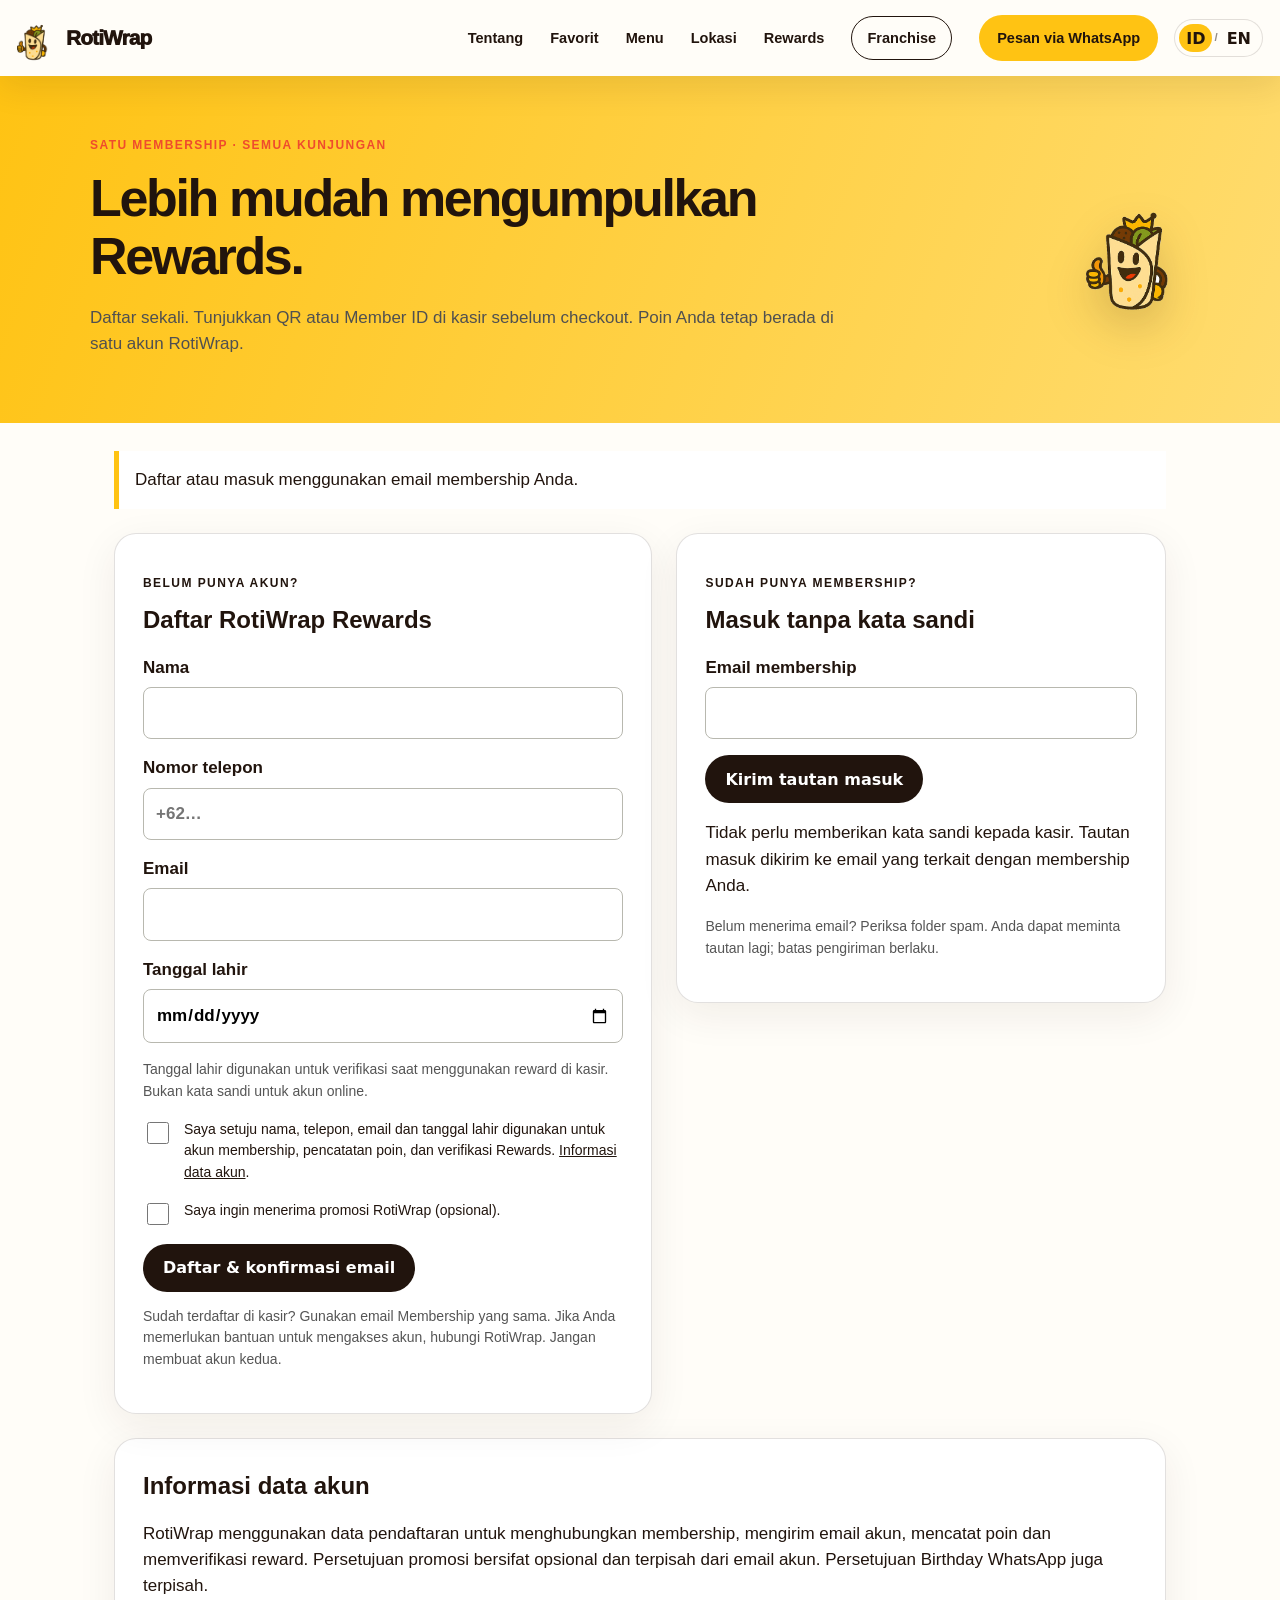
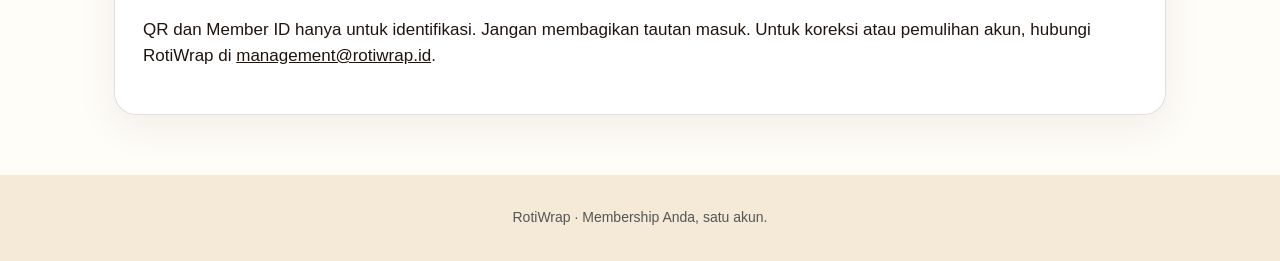
==== account/index.html @ be496e06 "fix: finish Rewards account polish" ====
<!doctype html><html lang="id"><head><meta charset="utf-8"><meta name="viewport" content="width=device-width,initial-scale=1"><meta name="description" content="Daftar, masuk, dan lihat Membership serta poin RotiWrap Rewards Anda."><meta name="referrer" content="strict-origin-when-cross-origin"><meta http-equiv="Content-Security-Policy" content="default-src 'none'; script-src 'self' https://www.google.com https://www.gstatic.com https://recaptcha.google.com; style-src 'self' 'unsafe-inline'; img-src 'self' data:; connect-src 'self' https://firebaseappcheck.googleapis.com https://content-firebaseappcheck.googleapis.com https://identitytoolkit.googleapis.com https://securetoken.googleapis.com https://*.cloudfunctions.net https://www.google.com; frame-src https://www.google.com https://recaptcha.google.com; base-uri 'none'; form-action 'none'"><title>RotiWrap Rewards — Akun Saya</title><link rel="stylesheet" href="./account.css?v=20260914-2"></head><body>
<a class="skip-link" href="#main-content">Lewati ke konten utama</a><header class="site-header" id="top"><div class="nav-shell"><a class="brand" href="/" aria-label="RotiWrap — kembali ke beranda"><img src="./logo.png?v=20260914-2" alt="" width="38" height="52"><span>RotiWrap</span></a><nav class="main-nav" id="main-nav" aria-label="Navigasi utama"><a href="/#tentang">Tentang</a><a href="/#favorit">Favorit</a><a href="/#menu">Menu</a><a href="/#lokasi">Lokasi</a><a class="active" href="/account/">Rewards</a><a class="nav-franchise" href="/#franchise">Franchise</a><a class="nav-order" href="https://wa.me/628214363883" target="_blank" rel="noopener">Pesan via WhatsApp</a></nav><div class="header-actions"><div class="language-switcher" role="group" aria-label="Pilih bahasa"><button type="button" data-lang="id" aria-pressed="true" aria-label="Gunakan Bahasa Indonesia">ID</button><span aria-hidden="true">/</span><button type="button" data-lang="en" aria-pressed="false" aria-label="Use English">EN</button></div><button class="menu-toggle" type="button" aria-expanded="false" aria-controls="main-nav"><span class="sr-only">Buka menu navigasi</span><span></span><span></span><span></span></button><button id="logout" class="logout" hidden>Keluar</button></div></div></header>
<main id="main-content"><section class="account-hero"><div><p class="eyebrow">SATU MEMBERSHIP · SEMUA KUNJUNGAN</p><h1>Lebih mudah mengumpulkan Rewards.</h1><p class="intro">Daftar sekali. Tunjukkan QR atau Member ID di kasir sebelum checkout. Poin Anda tetap berada di satu akun RotiWrap.</p></div><img src="./logo.png?v=20260914-2" width="104" height="144" alt="" aria-hidden="true"></section>
<p id="notice" class="notice" role="status" aria-live="polite">Memeriksa layanan membership…</p>
<section id="verification" class="panel" hidden><h2>Konfirmasi email Anda</h2><p>Tautan ini hanya dapat digunakan sekali. Konfirmasi jika Anda meminta akses akun RotiWrap ini.</p><button id="confirm-email">Konfirmasi & masuk</button></section>
<div id="entry" class="entry-grid" hidden>
<section class="panel"><p class="eyebrow">BELUM PUNYA AKUN?</p><h2>Daftar RotiWrap Rewards</h2><form id="register">
<label>Nama<input name="preferredName" autocomplete="name" required maxlength="100"></label>
<label>Nomor telepon<input name="phone" type="tel" autocomplete="tel" required maxlength="64" placeholder="+62…"></label>
<label>Email<input name="email" type="email" autocomplete="email" required maxlength="254"></label>
<label>Tanggal lahir<input name="dateOfBirth" type="date" autocomplete="bday" required></label>
<p class="help">Tanggal lahir digunakan untuk verifikasi saat menggunakan reward di kasir. Bukan kata sandi untuk akun online.</p>
<label class="check"><input name="privacyConsent" type="checkbox" required><span>Saya setuju nama, telepon, email dan tanggal lahir digunakan untuk akun membership, pencatatan poin, dan verifikasi Rewards. <a href="#privacy">Informasi data akun</a>.</span></label>
<label class="check"><input name="marketingConsent" type="checkbox"><span>Saya ingin menerima promosi RotiWrap (opsional).</span></label>
<button type="submit">Daftar & konfirmasi email</button><p class="help">Sudah terdaftar di kasir? Gunakan email Membership yang sama. Jika Anda memerlukan bantuan untuk mengakses akun, hubungi RotiWrap. Jangan membuat akun kedua.</p></form></section>
<section class="panel"><p class="eyebrow">SUDAH PUNYA MEMBERSHIP?</p><h2>Masuk tanpa kata sandi</h2><form id="login"><label>Email membership<input name="email" type="email" autocomplete="email" required maxlength="254"></label><button type="submit">Kirim tautan masuk</button></form><p id="login-body">Tidak perlu memberikan kata sandi kepada kasir. Tautan masuk dikirim ke email yang terkait dengan membership Anda.</p><p id="login-help" class="help">Belum menerima email? Periksa folder spam. Anda dapat meminta tautan lagi; batas pengiriman berlaku.</p></section>
</div>
<section id="account" hidden>
<div class="account-grid"><article class="membership-card"><h2>RotiWrap Rewards</h2><p class="eyebrow">POIN SAAT INI</p><p id="points" class="points"></p><p class="eyebrow">MEMBER ID</p><p id="member-id" class="member-id"></p><img id="member-qr" alt="QR membership untuk ditunjukkan kepada kasir" width="240" height="240"><p id="qr-instruction">Tunjukkan QR sebelum checkout.<br>Jika kamera tidak tersedia, berikan Member ID 12 digit.</p><div class="card-actions"><button id="show-qr">Tampilkan QR Layar Penuh</button><button id="save-qr">Simpan QR Membership</button></div><p class="help">Anda juga dapat mengambil screenshot kartu ini.</p></article>
<div class="panel"><h2>Progres Rewards</h2><p id="remainder"></p><p id="held"></p><p>Saldo dikonfirmasi oleh sistem RotiWrap.</p><button id="refresh">Perbarui poin</button><div id="wallet-actions" class="wallet-actions" hidden><button id="apple" hidden>Add to Apple Wallet</button><button id="google" hidden>Add to Google Wallet</button></div></div></div>
<div class="account-grid"><section class="panel"><h2>Rewards</h2><div id="rewards"></div><p class="help">Klaim di kasir tetap memerlukan verifikasi tanggal lahir dan otorisasi Supervisor.</p></section><section class="panel"><h2>Aktivitas poin</h2><div id="activity"></div><button id="more" hidden>Lihat aktivitas sebelumnya</button></section></div>
</section>
<section class="panel" id="privacy"><h2>Informasi data akun</h2><p>RotiWrap menggunakan data pendaftaran untuk menghubungkan membership, mengirim email akun, mencatat poin dan memverifikasi reward. Persetujuan promosi bersifat opsional dan terpisah dari email akun. Persetujuan Birthday WhatsApp juga terpisah.</p><p id="wallet-privacy" hidden>Jika Anda memilih Apple Wallet atau Google Wallet, Member ID, QR dan tampilan poin diberikan kepada layanan Wallet pilihan Anda. Wallet bukan otorisasi penukaran poin.</p><p>QR dan Member ID hanya untuk identifikasi. Jangan membagikan tautan masuk. Untuk koreksi atau pemulihan akun, hubungi RotiWrap di <a href="mailto:management@rotiwrap.id">management@rotiwrap.id</a>.</p></section>
</main><dialog id="qr-fullscreen" aria-labelledby="qr-title"><div class="qr-sheet"><button id="close-qr" autofocus aria-label="Tutup QR">Tutup ✕</button><img class="qr-logo" src="./logo.png?v=20260914-2" alt="RotiWrap" width="100" height="65"><h2 id="qr-title">RotiWrap Rewards</h2><img id="full-qr" alt="QR Membership" width="720" height="720"><p>Member ID</p><p id="full-member-id" class="member-id"></p><p id="save-help" role="status">Tunjukkan QR ini kepada kasir. Jika pemindaian gagal, gunakan Member ID 12 digit.</p></div></dialog><footer>RotiWrap · Membership Anda, satu akun.</footer><script type="module" src="./account.js?v=20260914-2"></script></body></html>
---- account/account.css ----
:root{color-scheme:light;--yellow:#f9bb2d;--ink:#191919;--paper:#f6f4ed}*{box-sizing:border-box}body{margin:0;background:var(--paper);color:var(--ink);font:17px/1.55 system-ui,sans-serif}.brand{display:flex;align-items:center;gap:20px;padding:18px max(20px,calc((100vw - 1100px)/2));background:var(--yellow);font-weight:850;letter-spacing:.05em}.brand img{object-fit:contain}.brand button{margin-left:auto}main{max-width:1100px;margin:auto;padding:40px 24px}h1{max-width:750px;font-size:clamp(30px,5vw,52px);line-height:1.12;margin:14px 0 20px}h2{font-size:24px;line-height:1.25;margin-top:4px}.intro{max-width:780px;color:#505050}.eyebrow{font-size:12px;font-weight:800;letter-spacing:.12em}.notice{border-left:5px solid var(--yellow);padding:16px;background:white;overflow-wrap:anywhere}.entry-grid,.account-grid{display:grid;grid-template-columns:1.1fr 1fr;gap:24px;align-items:start;margin:24px 0}.panel{padding:28px;background:white;border:1px solid #e1dfd5;border-radius:18px;min-width:0;margin:20px 0}.entry-grid .panel,.account-grid .panel{margin:0}label{display:block;font-weight:650;margin:16px 0}input{display:block;width:100%;border:1px solid #b8b8af;background:#fff;border-radius:8px;font:inherit;padding:12px;margin-top:6px;min-height:48px}.check{display:flex;align-items:flex-start;gap:12px;font-weight:400;font-size:14px}.check input{width:22px;min-width:22px;height:22px;min-height:22px;margin-top:3px}button{background:var(--ink);color:#fff;border:0;border-radius:10px;font:700 16px system-ui;padding:14px 20px;min-height:48px;cursor:pointer;max-width:100%;white-space:normal}button:disabled{opacity:.55;cursor:wait}button:focus-visible,input:focus-visible,a:focus-visible{outline:3px solid #816100;outline-offset:3px}.help{font-size:14px;color:#555}.membership-card{background:var(--yellow);padding:30px;border-radius:20px;text-align:center;min-width:0}.membership-card img{max-width:100%;height:auto;display:block;margin:20px auto;background:white;border:12px solid white;border-radius:10px}.member-id{font-size:clamp(21px,4vw,29px);font-weight:750;letter-spacing:.07em}.points{font-size:62px;font-weight:850;line-height:1;margin:24px 0}.reward,.event{border-top:1px solid #e4e4de;padding:14px 0;overflow-wrap:anywhere}.event{display:flex;gap:16px;justify-content:space-between}.event strong{white-space:nowrap}.wallet-actions{display:flex;flex-direction:column;gap:12px;margin:24px 0}.wallet-actions button{align-self:flex-start}.wallet-actions p{font-size:14px}a{color:inherit}footer{text-align:center;padding:32px;color:#555;font-size:14px}[hidden]{display:none!important}@media(max-width:700px){.entry-grid,.account-grid{grid-template-columns:1fr}.brand{padding:14px;gap:12px;font-size:13px}.brand img{width:75px;height:50px}main{padding:24px 16px}.panel,.membership-card{padding:22px}.brand button{padding:10px;font-size:14px}}@media(min-width:701px) and (max-width:950px){main{padding:28px 20px}.panel,.membership-card{padding:20px}.entry-grid,.account-grid{gap:16px}}

.card-actions{display:flex;flex-direction:column;gap:12px}.card-actions button{width:100%}#qr-fullscreen{max-width:none;max-height:none;width:100vw;height:100dvh;margin:0;padding:16px;border:0;background:#fff;color:#111;overflow:auto}#qr-fullscreen::backdrop{background:#fff}.qr-sheet{max-width:540px;margin:auto;text-align:center}.qr-sheet h2{margin:12px 0}.qr-sheet p{margin:8px 0}#close-qr{display:block;margin:0 0 12px auto}.qr-logo{object-fit:contain}#full-qr{display:block;width:min(100%,58dvh);height:auto;margin:0 auto;image-rendering:pixelated}.qr-sheet .member-id{font-size:clamp(22px,5vw,30px);letter-spacing:.05em}body:has(#qr-fullscreen[open]){overflow:hidden}@media(orientation:landscape) and (max-height:500px){.qr-sheet{display:grid;grid-template-columns:1fr 1fr;align-items:center;gap:4px 16px;max-width:850px}#full-qr{grid-column:1;grid-row:1/7;width:min(100%,85dvh)}.qr-sheet>:not(#full-qr){grid-column:2}#close-qr{margin-bottom:0}.qr-logo{justify-self:center}}
@media(max-height:650px) and (orientation:portrait){#full-qr{width:min(100%,42dvh)}.qr-logo{height:40px}.qr-sheet h2{font-size:22px;margin:8px 0}.qr-sheet #save-help{font-size:14px}}

/* Match the main rotiwrap.id navigation and brand system. */
:root{--yellow:#ffc313;--yellow-soft:#ffdc70;--cream:#fff8eb;--white:#fffdf8;--ink:#21140d;--muted:#715e50;--red:#ef4b2d;--line:rgba(33,20,13,.13);--shadow:0 24px 70px rgba(52,29,14,.14)}html{scroll-padding-top:92px}body{background:var(--white);color:var(--ink);font-family:Inter,ui-sans-serif,-apple-system,BlinkMacSystemFont,"Segoe UI",sans-serif}.sr-only{position:absolute;width:1px;height:1px;padding:0;margin:-1px;overflow:hidden;clip:rect(0,0,0,0);white-space:nowrap;border:0}.skip-link{position:fixed;top:8px;left:8px;z-index:999;padding:12px 16px;color:var(--ink);background:var(--yellow);border-radius:10px;transform:translateY(-150%)}.skip-link:focus{transform:translateY(0)}.site-header{position:sticky;top:0;z-index:100;color:var(--ink);background:rgba(255,253,248,.97);box-shadow:0 10px 35px rgba(40,20,8,.1);backdrop-filter:blur(14px)}.nav-shell{width:min(1280px,calc(100% - 34px));min-height:76px;margin:auto;display:flex;align-items:center;justify-content:space-between}.brand{display:inline-flex;align-items:center;gap:11px;padding:0;color:inherit;background:none;font-size:1.3rem;font-weight:950;letter-spacing:-.04em;text-decoration:none}.brand img{width:38px;height:52px;object-fit:contain}.main-nav{margin-left:auto;display:flex;align-items:center;gap:27px;font-size:.91rem;font-weight:750}.main-nav a{position:relative;color:inherit;text-decoration:none}.main-nav>a:not(.nav-order):not(.nav-franchise)::after{content:"";position:absolute;left:0;right:100%;bottom:-7px;height:2px;background:var(--yellow);transition:right 180ms ease}.main-nav>a:hover::after,.main-nav>a:focus-visible::after,.main-nav>a.active::after{right:0}.nav-franchise{padding:10px 15px;border:1px solid currentColor;border-radius:999px}.nav-order{padding:12px 18px;color:var(--ink);background:var(--yellow);border-radius:999px}.header-actions{margin-left:16px;display:flex;align-items:center;gap:7px}.language-switcher{min-height:38px;padding:4px;display:inline-flex;align-items:center;gap:2px;background:var(--white);border:1px solid var(--line);border-radius:999px;font-size:.72rem;font-weight:900}.language-switcher button{min-width:30px;min-height:28px;padding:4px 7px;color:inherit;background:transparent;border:0;border-radius:999px;cursor:pointer}.language-switcher button[aria-pressed=true]{color:var(--ink);background:var(--yellow)}.language-switcher>span{opacity:.48}.menu-toggle{display:none;width:46px;height:46px;padding:11px;border:0;color:inherit;background:transparent;cursor:pointer}.menu-toggle>span:not(.sr-only){display:block;height:2px;margin:5px 0;background:currentColor;transition:transform 180ms ease,opacity 180ms ease}.logout{margin:0;padding:9px 13px;min-height:38px}.site-header.menu-open .menu-toggle>span:nth-child(2){transform:translateY(7px) rotate(45deg)}.site-header.menu-open .menu-toggle>span:nth-child(3){opacity:0}.site-header.menu-open .menu-toggle>span:nth-child(4){transform:translateY(-7px) rotate(-45deg)}main{padding-top:0}.account-hero{min-height:260px;margin:0 calc(50% - 50vw) 28px;padding:48px max(24px,calc((100vw - 1100px)/2));display:flex;align-items:center;justify-content:space-between;gap:32px;background:linear-gradient(110deg,var(--yellow),var(--yellow-soft));overflow:hidden}.account-hero>div{max-width:760px}.account-hero>img{width:104px;height:144px;object-fit:contain;filter:drop-shadow(0 18px 22px rgba(53,31,12,.18))}.account-hero .eyebrow{color:var(--red)}h1{letter-spacing:-.045em}.panel{border-color:var(--line);border-radius:22px;box-shadow:0 12px 40px rgba(52,29,14,.07)}button{border-radius:999px}.membership-card{border-radius:26px;box-shadow:var(--shadow)}footer{background:#f5ead8}
@media(max-width:1120px){.main-nav{gap:17px;font-size:.84rem}.account-hero{padding-inline:20px}}
@media(max-width:980px){.nav-shell{min-height:68px}.header-actions{margin-left:auto}.menu-toggle{display:block}.main-nav{position:absolute;top:100%;left:17px;right:17px;display:none;margin:0;padding:14px;color:var(--ink);background:var(--white);border:1px solid var(--line);border-radius:20px;box-shadow:var(--shadow)}.main-nav.open{display:grid}.main-nav a{min-height:46px;padding:13px 14px;display:flex;align-items:center;border-radius:12px}.main-nav>a:not(.nav-order):not(.nav-franchise)::after{display:none}.nav-franchise,.nav-order{justify-content:center}.logout{font-size:13px}}
@media(max-width:700px){.brand{padding:0;gap:9px;font-size:1.1rem}.brand img{width:32px;height:44px}.account-hero{min-height:210px;padding:32px 16px}.account-hero>img{width:72px;height:100px}.header-actions{gap:2px}.language-switcher{font-size:.68rem}.logout{padding:8px 11px}.event{align-items:flex-start}.event strong{white-space:normal;text-align:right}}
@media(max-width:390px){.nav-shell{width:calc(100% - 18px)}.brand span{display:none}.language-switcher button{min-width:27px;padding-inline:5px}.menu-toggle{width:42px}.account-hero>img{width:58px;height:80px}h1{font-size:2.15rem}}
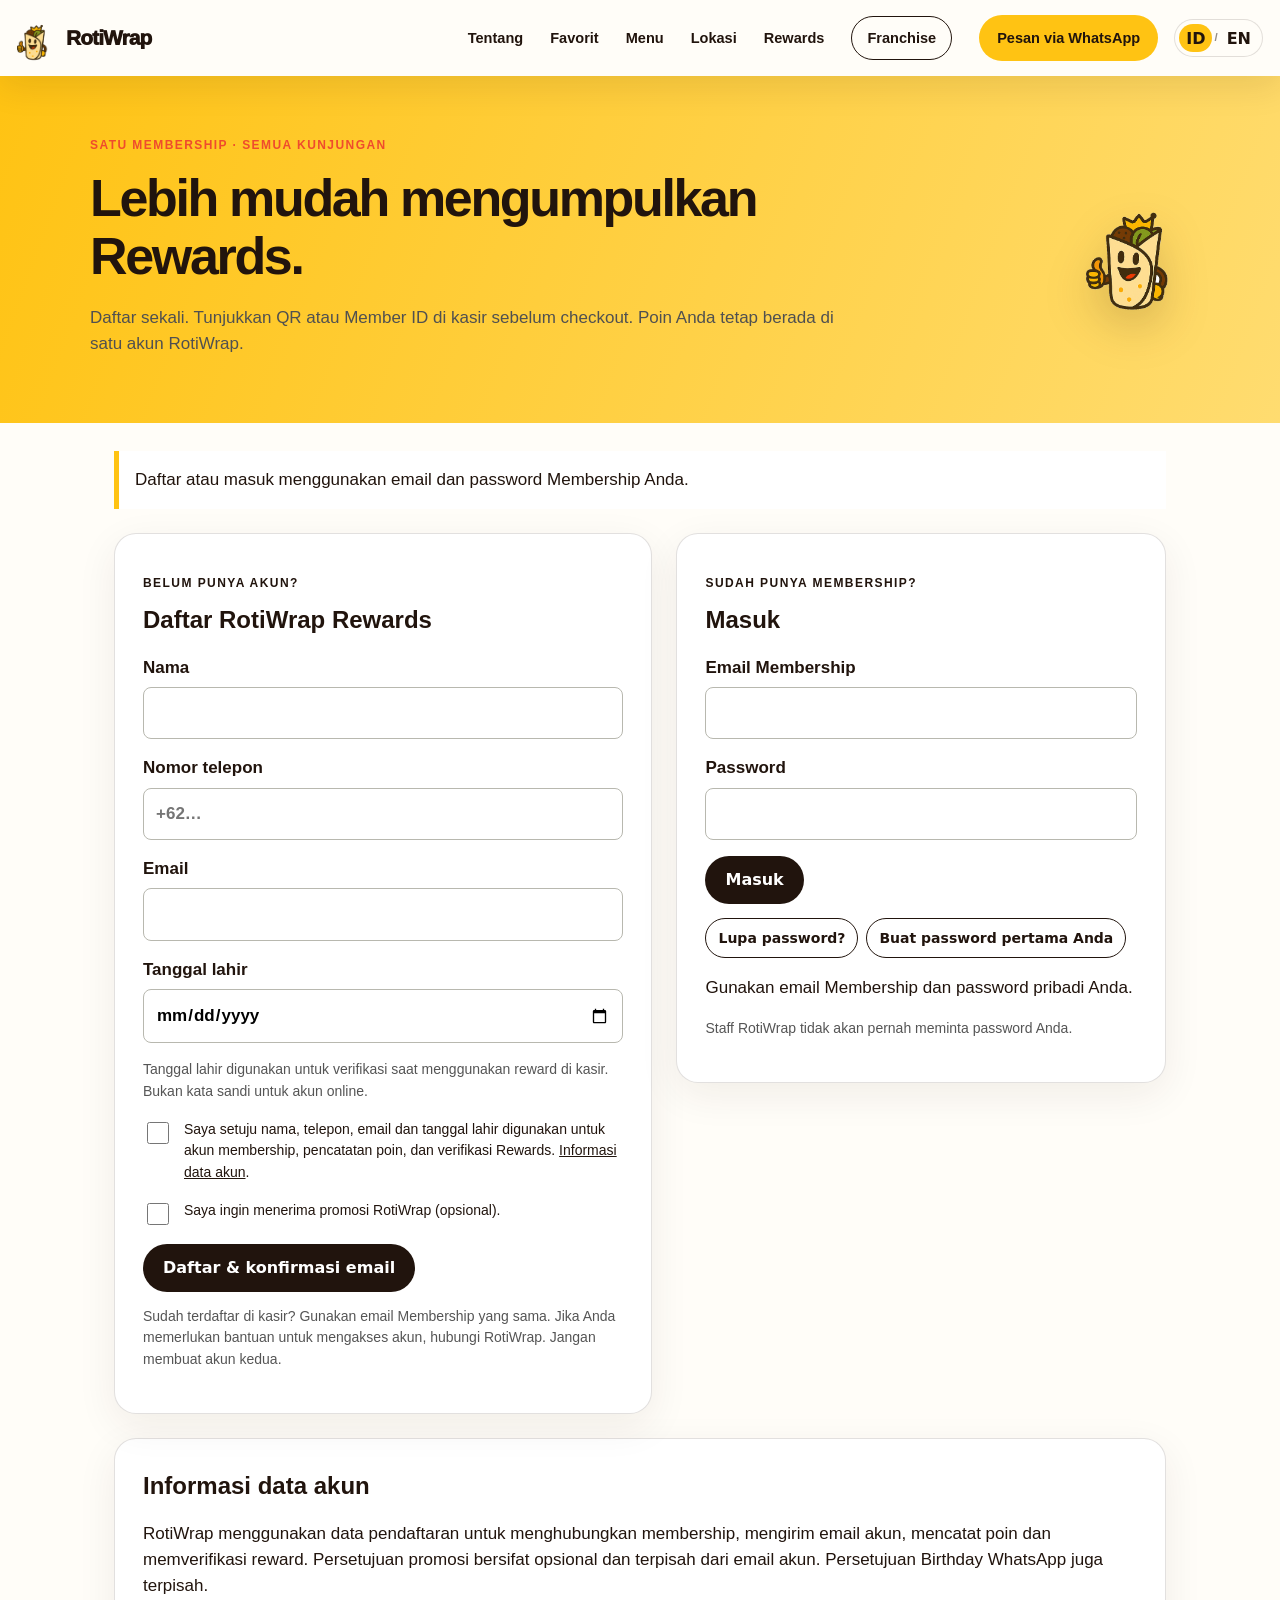
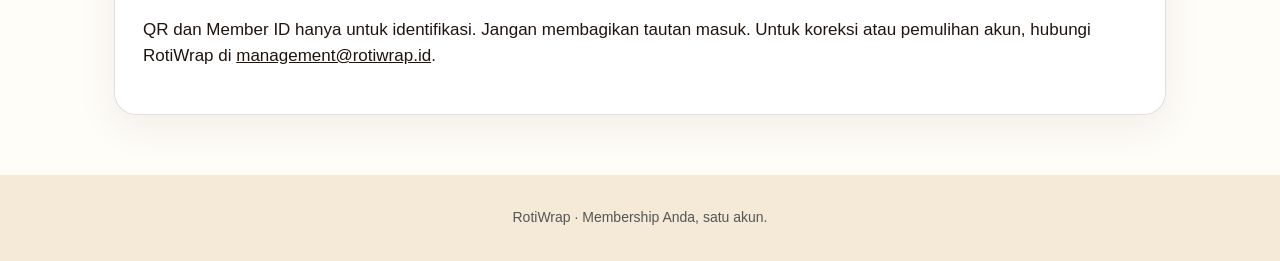
==== commit 3278aa11: "feat: add Rewards password sign-in and recovery" ====
--- a/account/index.html
+++ b/account/index.html
@@ -1,8 +1,9 @@
-<!doctype html><html lang="id"><head><meta charset="utf-8"><meta name="viewport" content="width=device-width,initial-scale=1"><meta name="description" content="Daftar, masuk, dan lihat Membership serta poin RotiWrap Rewards Anda."><meta name="referrer" content="strict-origin-when-cross-origin"><meta http-equiv="Content-Security-Policy" content="default-src 'none'; script-src 'self' https://www.google.com https://www.gstatic.com https://recaptcha.google.com; style-src 'self' 'unsafe-inline'; img-src 'self' data:; connect-src 'self' https://firebaseappcheck.googleapis.com https://content-firebaseappcheck.googleapis.com https://identitytoolkit.googleapis.com https://securetoken.googleapis.com https://*.cloudfunctions.net https://www.google.com; frame-src https://www.google.com https://recaptcha.google.com; base-uri 'none'; form-action 'none'"><title>RotiWrap Rewards — Akun Saya</title><link rel="stylesheet" href="./account.css?v=20260914-2"></head><body>
-<a class="skip-link" href="#main-content">Lewati ke konten utama</a><header class="site-header" id="top"><div class="nav-shell"><a class="brand" href="/" aria-label="RotiWrap — kembali ke beranda"><img src="./logo.png?v=20260914-2" alt="" width="38" height="52"><span>RotiWrap</span></a><nav class="main-nav" id="main-nav" aria-label="Navigasi utama"><a href="/#tentang">Tentang</a><a href="/#favorit">Favorit</a><a href="/#menu">Menu</a><a href="/#lokasi">Lokasi</a><a class="active" href="/account/">Rewards</a><a class="nav-franchise" href="/#franchise">Franchise</a><a class="nav-order" href="https://wa.me/628214363883" target="_blank" rel="noopener">Pesan via WhatsApp</a></nav><div class="header-actions"><div class="language-switcher" role="group" aria-label="Pilih bahasa"><button type="button" data-lang="id" aria-pressed="true" aria-label="Gunakan Bahasa Indonesia">ID</button><span aria-hidden="true">/</span><button type="button" data-lang="en" aria-pressed="false" aria-label="Use English">EN</button></div><button class="menu-toggle" type="button" aria-expanded="false" aria-controls="main-nav"><span class="sr-only">Buka menu navigasi</span><span></span><span></span><span></span></button><button id="logout" class="logout" hidden>Keluar</button></div></div></header>
-<main id="main-content"><section class="account-hero"><div><p class="eyebrow">SATU MEMBERSHIP · SEMUA KUNJUNGAN</p><h1>Lebih mudah mengumpulkan Rewards.</h1><p class="intro">Daftar sekali. Tunjukkan QR atau Member ID di kasir sebelum checkout. Poin Anda tetap berada di satu akun RotiWrap.</p></div><img src="./logo.png?v=20260914-2" width="104" height="144" alt="" aria-hidden="true"></section>
+<!doctype html><html lang="id"><head><meta charset="utf-8"><meta name="viewport" content="width=device-width,initial-scale=1"><meta name="description" content="Daftar, masuk, dan lihat Membership serta poin RotiWrap Rewards Anda."><meta name="referrer" content="strict-origin-when-cross-origin"><meta http-equiv="Content-Security-Policy" content="default-src 'none'; script-src 'self' https://www.google.com https://www.gstatic.com https://recaptcha.google.com; style-src 'self' 'unsafe-inline'; img-src 'self' data:; connect-src 'self' https://firebaseappcheck.googleapis.com https://content-firebaseappcheck.googleapis.com https://identitytoolkit.googleapis.com https://securetoken.googleapis.com https://*.cloudfunctions.net https://www.google.com; frame-src https://www.google.com https://recaptcha.google.com; base-uri 'none'; form-action 'none'"><title>RotiWrap Rewards — Akun Saya</title><link rel="stylesheet" href="./account.css?v=20260914-3"></head><body>
+<a class="skip-link" href="#main-content">Lewati ke konten utama</a><header class="site-header" id="top"><div class="nav-shell"><a class="brand" href="/" aria-label="RotiWrap — kembali ke beranda"><img src="./logo.png?v=20260914-3" alt="" width="38" height="52"><span>RotiWrap</span></a><nav class="main-nav" id="main-nav" aria-label="Navigasi utama"><a href="/#tentang">Tentang</a><a href="/#favorit">Favorit</a><a href="/#menu">Menu</a><a href="/#lokasi">Lokasi</a><a class="active" href="/account/">Rewards</a><a class="nav-franchise" href="/#franchise">Franchise</a><a class="nav-order" href="https://wa.me/628214363883" target="_blank" rel="noopener">Pesan via WhatsApp</a></nav><div class="header-actions"><div class="language-switcher" role="group" aria-label="Pilih bahasa"><button type="button" data-lang="id" aria-pressed="true" aria-label="Gunakan Bahasa Indonesia">ID</button><span aria-hidden="true">/</span><button type="button" data-lang="en" aria-pressed="false" aria-label="Use English">EN</button></div><button class="menu-toggle" type="button" aria-expanded="false" aria-controls="main-nav"><span class="sr-only">Buka menu navigasi</span><span></span><span></span><span></span></button><button id="logout" class="logout" hidden>Keluar</button></div></div></header>
+<main id="main-content"><section class="account-hero"><div><p class="eyebrow">SATU MEMBERSHIP · SEMUA KUNJUNGAN</p><h1>Lebih mudah mengumpulkan Rewards.</h1><p class="intro">Daftar sekali. Tunjukkan QR atau Member ID di kasir sebelum checkout. Poin Anda tetap berada di satu akun RotiWrap.</p></div><img src="./logo.png?v=20260914-3" width="104" height="144" alt="" aria-hidden="true"></section>
 <p id="notice" class="notice" role="status" aria-live="polite">Memeriksa layanan membership…</p>
-<section id="verification" class="panel" hidden><h2>Konfirmasi email Anda</h2><p>Tautan ini hanya dapat digunakan sekali. Konfirmasi jika Anda meminta akses akun RotiWrap ini.</p><button id="confirm-email">Konfirmasi & masuk</button></section>
+<section id="verification" class="panel" hidden><h2>Konfirmasi email Anda</h2><p>Tautan ini hanya dapat digunakan sekali. Setelah dikonfirmasi, buat password pribadi Anda.</p><button id="confirm-email">Konfirmasi email</button></section>
+<section id="password-setup" class="panel" hidden><h2>Buat password Anda</h2><p>Password hanya untuk Anda. Staff RotiWrap tidak akan pernah meminta password ini.</p><form id="setup-password"><label>Password baru<input name="password" type="password" autocomplete="new-password" minlength="8" required></label><label>Ulangi password<input name="confirmPassword" type="password" autocomplete="new-password" minlength="8" required></label><button type="submit">Simpan password & masuk</button></form></section>
 <div id="entry" class="entry-grid" hidden>
 <section class="panel"><p class="eyebrow">BELUM PUNYA AKUN?</p><h2>Daftar RotiWrap Rewards</h2><form id="register">
 <label>Nama<input name="preferredName" autocomplete="name" required maxlength="100"></label>
@@ -13,7 +14,7 @@
 <label class="check"><input name="privacyConsent" type="checkbox" required><span>Saya setuju nama, telepon, email dan tanggal lahir digunakan untuk akun membership, pencatatan poin, dan verifikasi Rewards. <a href="#privacy">Informasi data akun</a>.</span></label>
 <label class="check"><input name="marketingConsent" type="checkbox"><span>Saya ingin menerima promosi RotiWrap (opsional).</span></label>
 <button type="submit">Daftar & konfirmasi email</button><p class="help">Sudah terdaftar di kasir? Gunakan email Membership yang sama. Jika Anda memerlukan bantuan untuk mengakses akun, hubungi RotiWrap. Jangan membuat akun kedua.</p></form></section>
-<section class="panel"><p class="eyebrow">SUDAH PUNYA MEMBERSHIP?</p><h2>Masuk tanpa kata sandi</h2><form id="login"><label>Email membership<input name="email" type="email" autocomplete="email" required maxlength="254"></label><button type="submit">Kirim tautan masuk</button></form><p id="login-body">Tidak perlu memberikan kata sandi kepada kasir. Tautan masuk dikirim ke email yang terkait dengan membership Anda.</p><p id="login-help" class="help">Belum menerima email? Periksa folder spam. Anda dapat meminta tautan lagi; batas pengiriman berlaku.</p></section>
+<section class="panel"><p class="eyebrow">SUDAH PUNYA MEMBERSHIP?</p><h2>Masuk</h2><form id="login"><label>Email membership<input name="email" type="email" autocomplete="email" required maxlength="254"></label><label>Password<input name="password" type="password" autocomplete="current-password" required></label><button type="submit">Masuk</button></form><div class="text-actions"><button id="forgot-password" type="button">Lupa password?</button><button id="create-password" type="button">Buat password pertama Anda</button></div><p id="login-body">Gunakan email Membership dan password pribadi Anda.</p><p id="login-help" class="help">Staff RotiWrap tidak akan pernah meminta password Anda.</p></section>
 </div>
 <section id="account" hidden>
 <div class="account-grid"><article class="membership-card"><h2>RotiWrap Rewards</h2><p class="eyebrow">POIN SAAT INI</p><p id="points" class="points"></p><p class="eyebrow">MEMBER ID</p><p id="member-id" class="member-id"></p><img id="member-qr" alt="QR membership untuk ditunjukkan kepada kasir" width="240" height="240"><p id="qr-instruction">Tunjukkan QR sebelum checkout.<br>Jika kamera tidak tersedia, berikan Member ID 12 digit.</p><div class="card-actions"><button id="show-qr">Tampilkan QR Layar Penuh</button><button id="save-qr">Simpan QR Membership</button></div><p class="help">Anda juga dapat mengambil screenshot kartu ini.</p></article>
@@ -21,4 +22,4 @@
 <div class="account-grid"><section class="panel"><h2>Rewards</h2><div id="rewards"></div><p class="help">Klaim di kasir tetap memerlukan verifikasi tanggal lahir dan otorisasi Supervisor.</p></section><section class="panel"><h2>Aktivitas poin</h2><div id="activity"></div><button id="more" hidden>Lihat aktivitas sebelumnya</button></section></div>
 </section>
 <section class="panel" id="privacy"><h2>Informasi data akun</h2><p>RotiWrap menggunakan data pendaftaran untuk menghubungkan membership, mengirim email akun, mencatat poin dan memverifikasi reward. Persetujuan promosi bersifat opsional dan terpisah dari email akun. Persetujuan Birthday WhatsApp juga terpisah.</p><p id="wallet-privacy" hidden>Jika Anda memilih Apple Wallet atau Google Wallet, Member ID, QR dan tampilan poin diberikan kepada layanan Wallet pilihan Anda. Wallet bukan otorisasi penukaran poin.</p><p>QR dan Member ID hanya untuk identifikasi. Jangan membagikan tautan masuk. Untuk koreksi atau pemulihan akun, hubungi RotiWrap di <a href="mailto:management@rotiwrap.id">management@rotiwrap.id</a>.</p></section>
-</main><dialog id="qr-fullscreen" aria-labelledby="qr-title"><div class="qr-sheet"><button id="close-qr" autofocus aria-label="Tutup QR">Tutup ✕</button><img class="qr-logo" src="./logo.png?v=20260914-2" alt="RotiWrap" width="100" height="65"><h2 id="qr-title">RotiWrap Rewards</h2><img id="full-qr" alt="QR Membership" width="720" height="720"><p>Member ID</p><p id="full-member-id" class="member-id"></p><p id="save-help" role="status">Tunjukkan QR ini kepada kasir. Jika pemindaian gagal, gunakan Member ID 12 digit.</p></div></dialog><footer>RotiWrap · Membership Anda, satu akun.</footer><script type="module" src="./account.js?v=20260914-2"></script></body></html>
+</main><dialog id="qr-fullscreen" aria-labelledby="qr-title"><div class="qr-sheet"><button id="close-qr" autofocus aria-label="Tutup QR">Tutup ✕</button><img class="qr-logo" src="./logo.png?v=20260914-3" alt="RotiWrap" width="100" height="65"><h2 id="qr-title">RotiWrap Rewards</h2><img id="full-qr" alt="QR Membership" width="720" height="720"><p>Member ID</p><p id="full-member-id" class="member-id"></p><p id="save-help" role="status">Tunjukkan QR ini kepada kasir. Jika pemindaian gagal, gunakan Member ID 12 digit.</p></div></dialog><footer>RotiWrap · Membership Anda, satu akun.</footer><script type="module" src="./account.js?v=20260914-3"></script></body></html>
--- a/account/account.css
+++ b/account/account.css
@@ -2,6 +2,7 @@
 
 .card-actions{display:flex;flex-direction:column;gap:12px}.card-actions button{width:100%}#qr-fullscreen{max-width:none;max-height:none;width:100vw;height:100dvh;margin:0;padding:16px;border:0;background:#fff;color:#111;overflow:auto}#qr-fullscreen::backdrop{background:#fff}.qr-sheet{max-width:540px;margin:auto;text-align:center}.qr-sheet h2{margin:12px 0}.qr-sheet p{margin:8px 0}#close-qr{display:block;margin:0 0 12px auto}.qr-logo{object-fit:contain}#full-qr{display:block;width:min(100%,58dvh);height:auto;margin:0 auto;image-rendering:pixelated}.qr-sheet .member-id{font-size:clamp(22px,5vw,30px);letter-spacing:.05em}body:has(#qr-fullscreen[open]){overflow:hidden}@media(orientation:landscape) and (max-height:500px){.qr-sheet{display:grid;grid-template-columns:1fr 1fr;align-items:center;gap:4px 16px;max-width:850px}#full-qr{grid-column:1;grid-row:1/7;width:min(100%,85dvh)}.qr-sheet>:not(#full-qr){grid-column:2}#close-qr{margin-bottom:0}.qr-logo{justify-self:center}}
 @media(max-height:650px) and (orientation:portrait){#full-qr{width:min(100%,42dvh)}.qr-logo{height:40px}.qr-sheet h2{font-size:22px;margin:8px 0}.qr-sheet #save-help{font-size:14px}}
+.text-actions{display:flex;flex-wrap:wrap;gap:8px;margin:14px 0}.text-actions button{min-height:40px;padding:8px 12px;color:var(--ink);background:transparent;border:1px solid currentColor;font-size:14px}
 
 /* Match the main rotiwrap.id navigation and brand system. */
 :root{--yellow:#ffc313;--yellow-soft:#ffdc70;--cream:#fff8eb;--white:#fffdf8;--ink:#21140d;--muted:#715e50;--red:#ef4b2d;--line:rgba(33,20,13,.13);--shadow:0 24px 70px rgba(52,29,14,.14)}html{scroll-padding-top:92px}body{background:var(--white);color:var(--ink);font-family:Inter,ui-sans-serif,-apple-system,BlinkMacSystemFont,"Segoe UI",sans-serif}.sr-only{position:absolute;width:1px;height:1px;padding:0;margin:-1px;overflow:hidden;clip:rect(0,0,0,0);white-space:nowrap;border:0}.skip-link{position:fixed;top:8px;left:8px;z-index:999;padding:12px 16px;color:var(--ink);background:var(--yellow);border-radius:10px;transform:translateY(-150%)}.skip-link:focus{transform:translateY(0)}.site-header{position:sticky;top:0;z-index:100;color:var(--ink);background:rgba(255,253,248,.97);box-shadow:0 10px 35px rgba(40,20,8,.1);backdrop-filter:blur(14px)}.nav-shell{width:min(1280px,calc(100% - 34px));min-height:76px;margin:auto;display:flex;align-items:center;justify-content:space-between}.brand{display:inline-flex;align-items:center;gap:11px;padding:0;color:inherit;background:none;font-size:1.3rem;font-weight:950;letter-spacing:-.04em;text-decoration:none}.brand img{width:38px;height:52px;object-fit:contain}.main-nav{margin-left:auto;display:flex;align-items:center;gap:27px;font-size:.91rem;font-weight:750}.main-nav a{position:relative;color:inherit;text-decoration:none}.main-nav>a:not(.nav-order):not(.nav-franchise)::after{content:"";position:absolute;left:0;right:100%;bottom:-7px;height:2px;background:var(--yellow);transition:right 180ms ease}.main-nav>a:hover::after,.main-nav>a:focus-visible::after,.main-nav>a.active::after{right:0}.nav-franchise{padding:10px 15px;border:1px solid currentColor;border-radius:999px}.nav-order{padding:12px 18px;color:var(--ink);background:var(--yellow);border-radius:999px}.header-actions{margin-left:16px;display:flex;align-items:center;gap:7px}.language-switcher{min-height:38px;padding:4px;display:inline-flex;align-items:center;gap:2px;background:var(--white);border:1px solid var(--line);border-radius:999px;font-size:.72rem;font-weight:900}.language-switcher button{min-width:30px;min-height:28px;padding:4px 7px;color:inherit;background:transparent;border:0;border-radius:999px;cursor:pointer}.language-switcher button[aria-pressed=true]{color:var(--ink);background:var(--yellow)}.language-switcher>span{opacity:.48}.menu-toggle{display:none;width:46px;height:46px;padding:11px;border:0;color:inherit;background:transparent;cursor:pointer}.menu-toggle>span:not(.sr-only){display:block;height:2px;margin:5px 0;background:currentColor;transition:transform 180ms ease,opacity 180ms ease}.logout{margin:0;padding:9px 13px;min-height:38px}.site-header.menu-open .menu-toggle>span:nth-child(2){transform:translateY(7px) rotate(45deg)}.site-header.menu-open .menu-toggle>span:nth-child(3){opacity:0}.site-header.menu-open .menu-toggle>span:nth-child(4){transform:translateY(-7px) rotate(-45deg)}main{padding-top:0}.account-hero{min-height:260px;margin:0 calc(50% - 50vw) 28px;padding:48px max(24px,calc((100vw - 1100px)/2));display:flex;align-items:center;justify-content:space-between;gap:32px;background:linear-gradient(110deg,var(--yellow),var(--yellow-soft));overflow:hidden}.account-hero>div{max-width:760px}.account-hero>img{width:104px;height:144px;object-fit:contain;filter:drop-shadow(0 18px 22px rgba(53,31,12,.18))}.account-hero .eyebrow{color:var(--red)}h1{letter-spacing:-.045em}.panel{border-color:var(--line);border-radius:22px;box-shadow:0 12px 40px rgba(52,29,14,.07)}button{border-radius:999px}.membership-card{border-radius:26px;box-shadow:var(--shadow)}footer{background:#f5ead8}
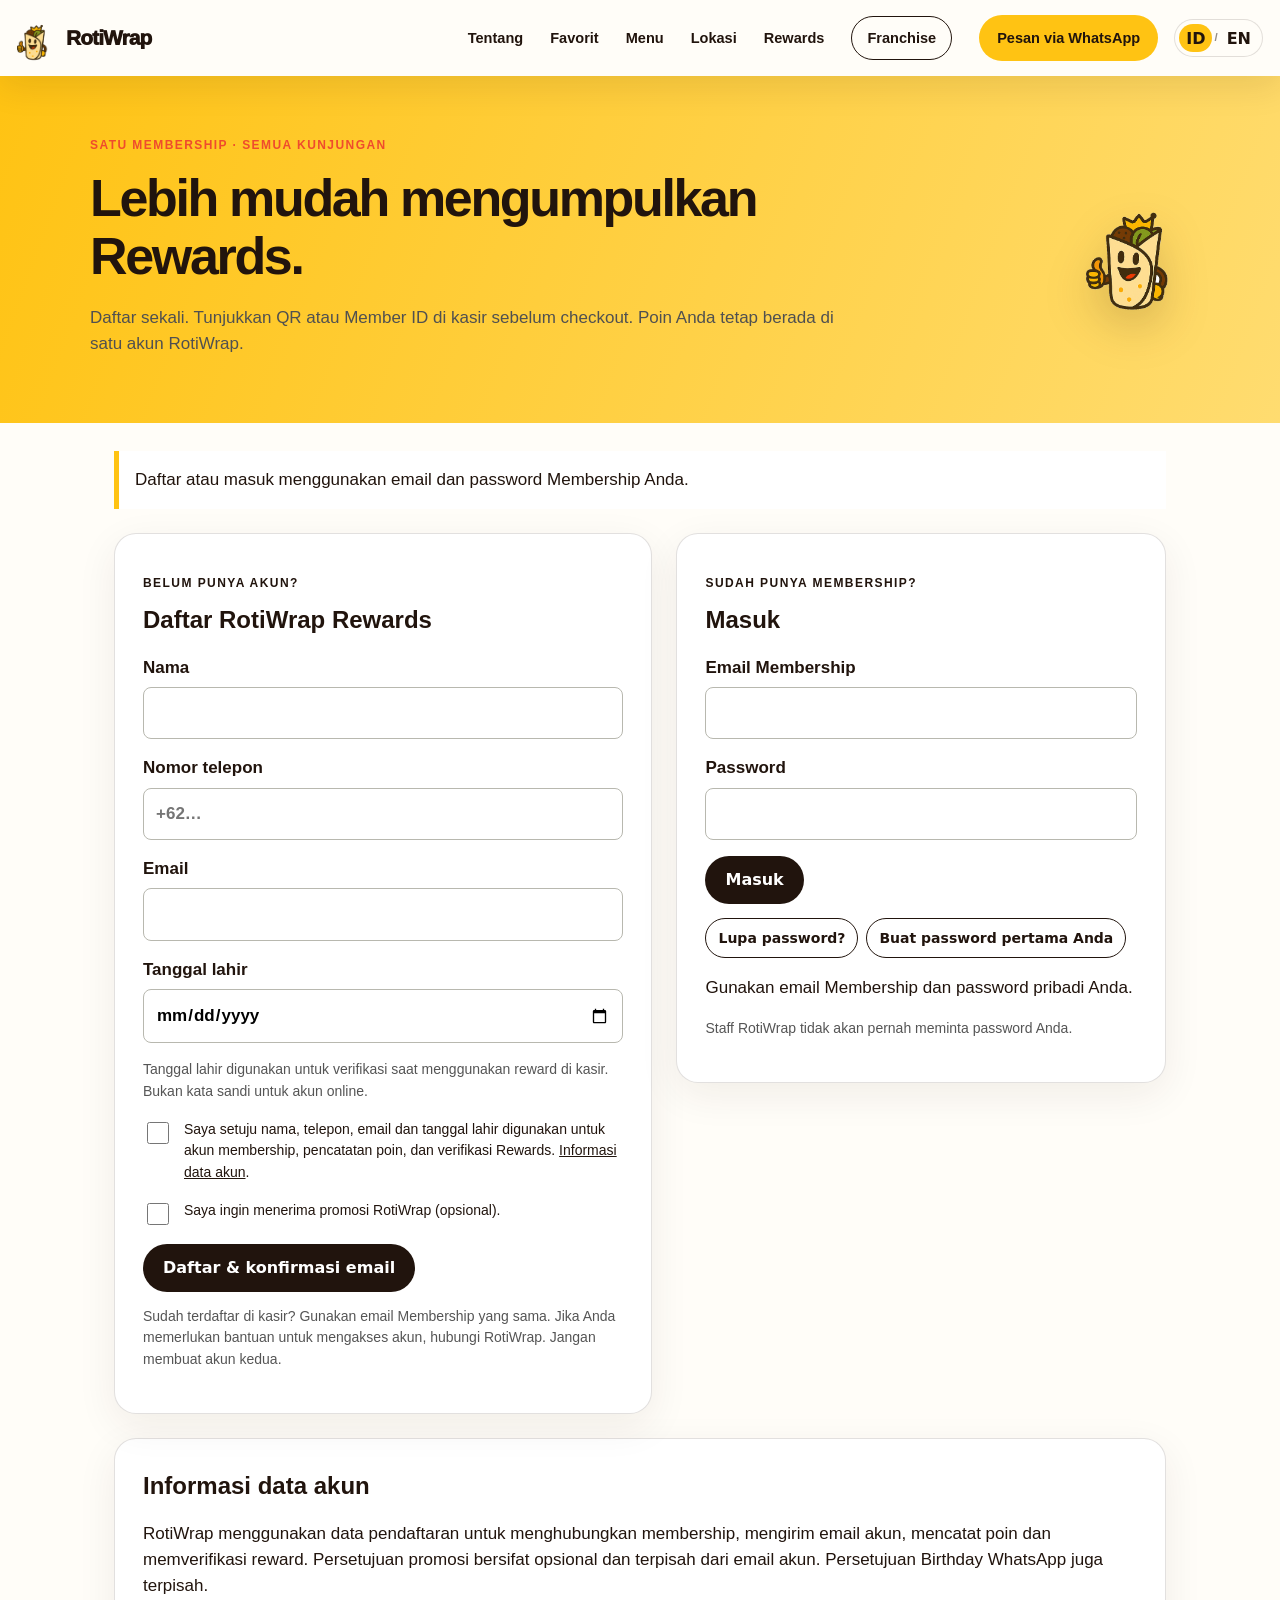
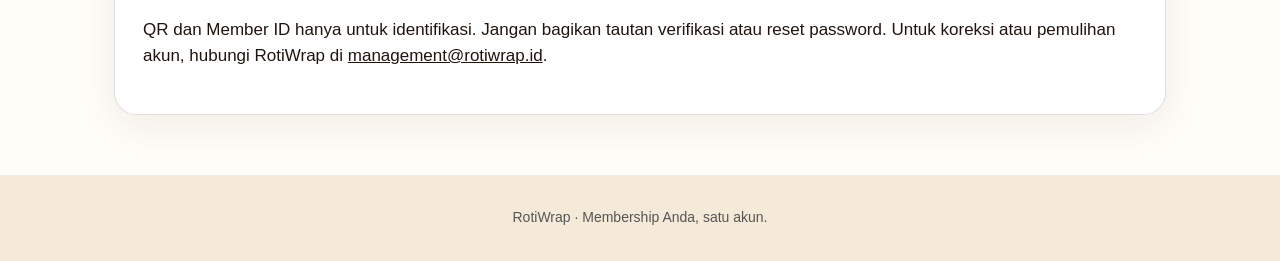
==== commit acf0e7df: "fix: remove passwordless account wording" ====
--- a/account/index.html
+++ b/account/index.html
@@ -21,5 +21,5 @@
 <div class="panel"><h2>Progres Rewards</h2><p id="remainder"></p><p id="held"></p><p>Saldo dikonfirmasi oleh sistem RotiWrap.</p><button id="refresh">Perbarui poin</button><div id="wallet-actions" class="wallet-actions" hidden><button id="apple" hidden>Add to Apple Wallet</button><button id="google" hidden>Add to Google Wallet</button></div></div></div>
 <div class="account-grid"><section class="panel"><h2>Rewards</h2><div id="rewards"></div><p class="help">Klaim di kasir tetap memerlukan verifikasi tanggal lahir dan otorisasi Supervisor.</p></section><section class="panel"><h2>Aktivitas poin</h2><div id="activity"></div><button id="more" hidden>Lihat aktivitas sebelumnya</button></section></div>
 </section>
-<section class="panel" id="privacy"><h2>Informasi data akun</h2><p>RotiWrap menggunakan data pendaftaran untuk menghubungkan membership, mengirim email akun, mencatat poin dan memverifikasi reward. Persetujuan promosi bersifat opsional dan terpisah dari email akun. Persetujuan Birthday WhatsApp juga terpisah.</p><p id="wallet-privacy" hidden>Jika Anda memilih Apple Wallet atau Google Wallet, Member ID, QR dan tampilan poin diberikan kepada layanan Wallet pilihan Anda. Wallet bukan otorisasi penukaran poin.</p><p>QR dan Member ID hanya untuk identifikasi. Jangan membagikan tautan masuk. Untuk koreksi atau pemulihan akun, hubungi RotiWrap di <a href="mailto:management@rotiwrap.id">management@rotiwrap.id</a>.</p></section>
+<section class="panel" id="privacy"><h2>Informasi data akun</h2><p>RotiWrap menggunakan data pendaftaran untuk menghubungkan membership, mengirim email akun, mencatat poin dan memverifikasi reward. Persetujuan promosi bersifat opsional dan terpisah dari email akun. Persetujuan Birthday WhatsApp juga terpisah.</p><p id="wallet-privacy" hidden>Jika Anda memilih Apple Wallet atau Google Wallet, Member ID, QR dan tampilan poin diberikan kepada layanan Wallet pilihan Anda. Wallet bukan otorisasi penukaran poin.</p><p>QR dan Member ID hanya untuk identifikasi. Jangan bagikan tautan verifikasi atau reset password. Untuk koreksi atau pemulihan akun, hubungi RotiWrap di <a href="mailto:management@rotiwrap.id">management@rotiwrap.id</a>.</p></section>
 </main><dialog id="qr-fullscreen" aria-labelledby="qr-title"><div class="qr-sheet"><button id="close-qr" autofocus aria-label="Tutup QR">Tutup ✕</button><img class="qr-logo" src="./logo.png?v=20260914-3" alt="RotiWrap" width="100" height="65"><h2 id="qr-title">RotiWrap Rewards</h2><img id="full-qr" alt="QR Membership" width="720" height="720"><p>Member ID</p><p id="full-member-id" class="member-id"></p><p id="save-help" role="status">Tunjukkan QR ini kepada kasir. Jika pemindaian gagal, gunakan Member ID 12 digit.</p></div></dialog><footer>RotiWrap · Membership Anda, satu akun.</footer><script type="module" src="./account.js?v=20260914-3"></script></body></html>
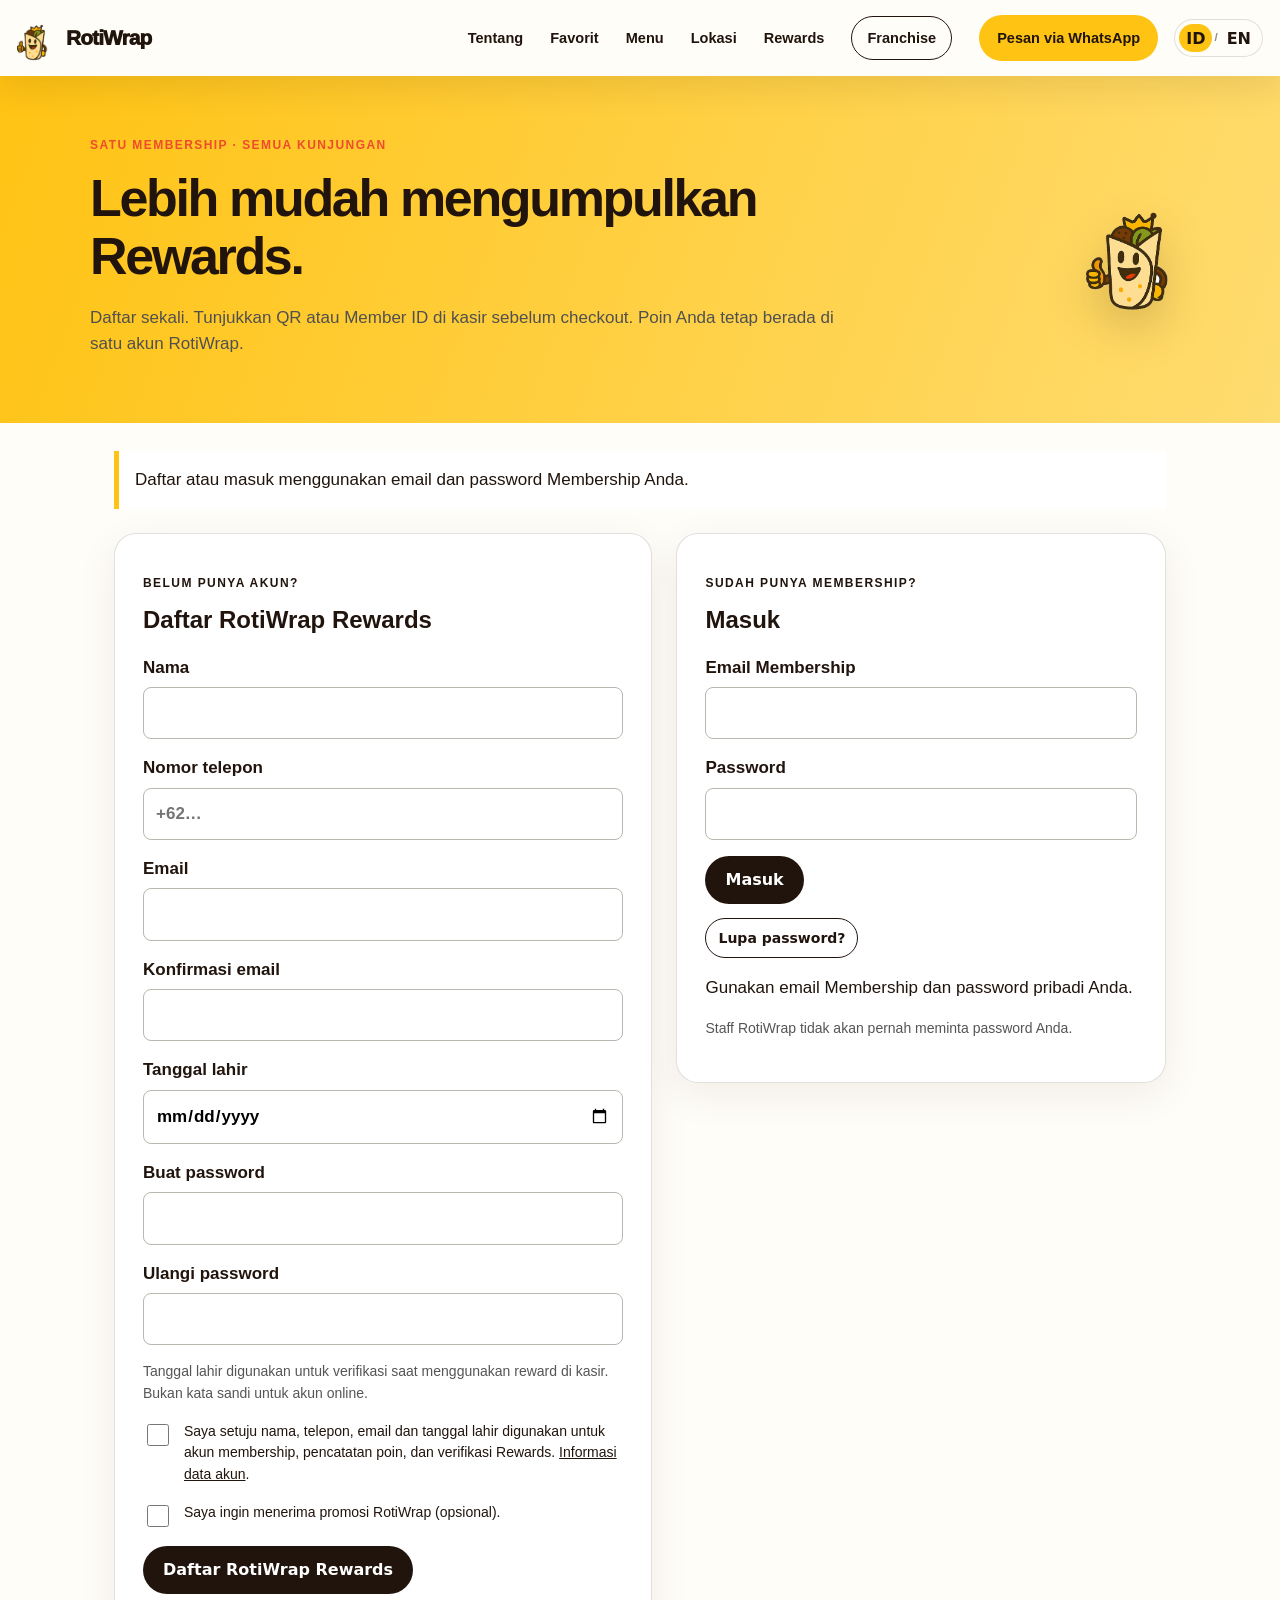
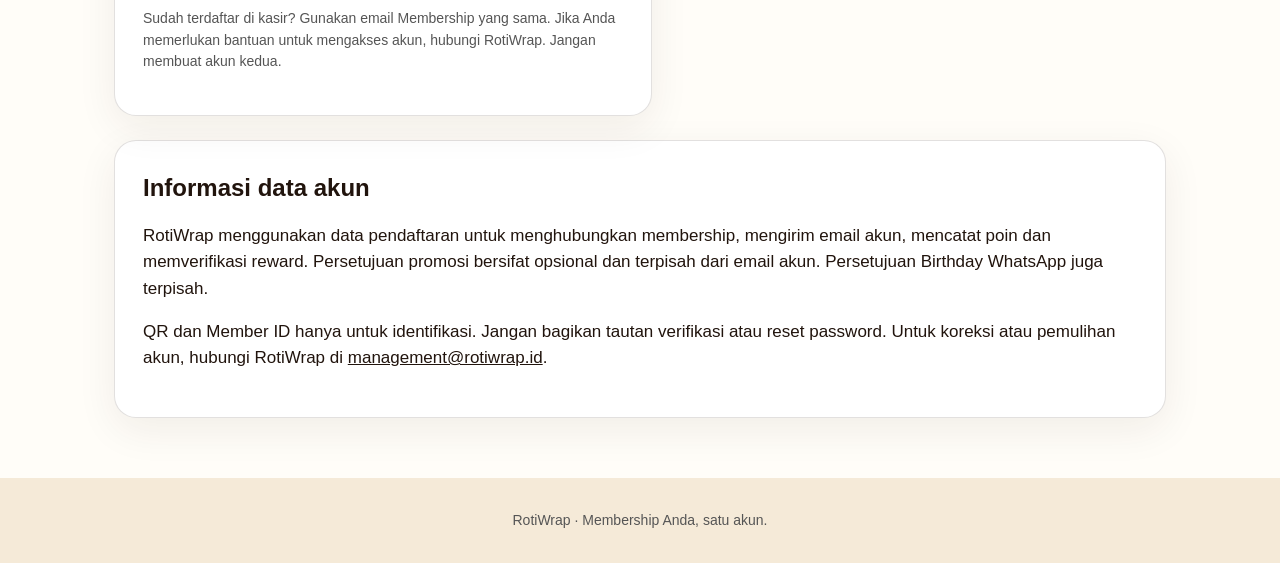
==== commit 8c6a67b4: "fix: complete Rewards password registration" ====
--- a/account/index.html
+++ b/account/index.html
@@ -1,20 +1,23 @@
-<!doctype html><html lang="id"><head><meta charset="utf-8"><meta name="viewport" content="width=device-width,initial-scale=1"><meta name="description" content="Daftar, masuk, dan lihat Membership serta poin RotiWrap Rewards Anda."><meta name="referrer" content="strict-origin-when-cross-origin"><meta http-equiv="Content-Security-Policy" content="default-src 'none'; script-src 'self' https://www.google.com https://www.gstatic.com https://recaptcha.google.com; style-src 'self' 'unsafe-inline'; img-src 'self' data:; connect-src 'self' https://firebaseappcheck.googleapis.com https://content-firebaseappcheck.googleapis.com https://identitytoolkit.googleapis.com https://securetoken.googleapis.com https://*.cloudfunctions.net https://www.google.com; frame-src https://www.google.com https://recaptcha.google.com; base-uri 'none'; form-action 'none'"><title>RotiWrap Rewards — Akun Saya</title><link rel="stylesheet" href="./account.css?v=20260914-3"></head><body>
+<!doctype html><html lang="id"><head><meta charset="utf-8"><meta name="viewport" content="width=device-width,initial-scale=1"><meta name="description" content="Daftar, masuk, dan lihat Membership serta poin RotiWrap Rewards Anda."><meta name="referrer" content="strict-origin-when-cross-origin"><meta http-equiv="Content-Security-Policy" content="default-src 'none'; script-src 'self' https://www.google.com https://www.gstatic.com https://recaptcha.google.com; style-src 'self' 'unsafe-inline'; img-src 'self' data:; connect-src 'self' https://firebaseappcheck.googleapis.com https://content-firebaseappcheck.googleapis.com https://identitytoolkit.googleapis.com https://securetoken.googleapis.com https://*.cloudfunctions.net https://www.google.com; frame-src https://www.google.com https://recaptcha.google.com; base-uri 'none'; form-action 'none'"><title>RotiWrap Rewards — Akun Saya</title><link rel="stylesheet" href="./account.css?v=20260914-4"></head><body>
 <a class="skip-link" href="#main-content">Lewati ke konten utama</a><header class="site-header" id="top"><div class="nav-shell"><a class="brand" href="/" aria-label="RotiWrap — kembali ke beranda"><img src="./logo.png?v=20260914-3" alt="" width="38" height="52"><span>RotiWrap</span></a><nav class="main-nav" id="main-nav" aria-label="Navigasi utama"><a href="/#tentang">Tentang</a><a href="/#favorit">Favorit</a><a href="/#menu">Menu</a><a href="/#lokasi">Lokasi</a><a class="active" href="/account/">Rewards</a><a class="nav-franchise" href="/#franchise">Franchise</a><a class="nav-order" href="https://wa.me/628214363883" target="_blank" rel="noopener">Pesan via WhatsApp</a></nav><div class="header-actions"><div class="language-switcher" role="group" aria-label="Pilih bahasa"><button type="button" data-lang="id" aria-pressed="true" aria-label="Gunakan Bahasa Indonesia">ID</button><span aria-hidden="true">/</span><button type="button" data-lang="en" aria-pressed="false" aria-label="Use English">EN</button></div><button class="menu-toggle" type="button" aria-expanded="false" aria-controls="main-nav"><span class="sr-only">Buka menu navigasi</span><span></span><span></span><span></span></button><button id="logout" class="logout" hidden>Keluar</button></div></div></header>
 <main id="main-content"><section class="account-hero"><div><p class="eyebrow">SATU MEMBERSHIP · SEMUA KUNJUNGAN</p><h1>Lebih mudah mengumpulkan Rewards.</h1><p class="intro">Daftar sekali. Tunjukkan QR atau Member ID di kasir sebelum checkout. Poin Anda tetap berada di satu akun RotiWrap.</p></div><img src="./logo.png?v=20260914-3" width="104" height="144" alt="" aria-hidden="true"></section>
 <p id="notice" class="notice" role="status" aria-live="polite">Memeriksa layanan membership…</p>
-<section id="verification" class="panel" hidden><h2>Konfirmasi email Anda</h2><p>Tautan ini hanya dapat digunakan sekali. Setelah dikonfirmasi, buat password pribadi Anda.</p><button id="confirm-email">Konfirmasi email</button></section>
+<section id="verification" class="panel" hidden><h2>Konfirmasi email Anda</h2><p>Tautan ini hanya dapat digunakan sekali. Konfirmasikan email untuk mengaktifkan atau memulihkan akun Anda.</p><button id="confirm-email">Konfirmasi email</button></section>
 <section id="password-setup" class="panel" hidden><h2>Buat password Anda</h2><p>Password hanya untuk Anda. Staff RotiWrap tidak akan pernah meminta password ini.</p><form id="setup-password"><label>Password baru<input name="password" type="password" autocomplete="new-password" minlength="8" required></label><label>Ulangi password<input name="confirmPassword" type="password" autocomplete="new-password" minlength="8" required></label><button type="submit">Simpan password & masuk</button></form></section>
 <div id="entry" class="entry-grid" hidden>
 <section class="panel"><p class="eyebrow">BELUM PUNYA AKUN?</p><h2>Daftar RotiWrap Rewards</h2><form id="register">
 <label>Nama<input name="preferredName" autocomplete="name" required maxlength="100"></label>
 <label>Nomor telepon<input name="phone" type="tel" autocomplete="tel" required maxlength="64" placeholder="+62…"></label>
 <label>Email<input name="email" type="email" autocomplete="email" required maxlength="254"></label>
+<label>Konfirmasi email<input name="confirmEmail" type="email" autocomplete="email" required maxlength="254"></label>
 <label>Tanggal lahir<input name="dateOfBirth" type="date" autocomplete="bday" required></label>
+<label>Buat password<input name="password" type="password" autocomplete="new-password" minlength="8" required></label>
+<label>Ulangi password<input name="confirmPassword" type="password" autocomplete="new-password" minlength="8" required></label>
 <p class="help">Tanggal lahir digunakan untuk verifikasi saat menggunakan reward di kasir. Bukan kata sandi untuk akun online.</p>
 <label class="check"><input name="privacyConsent" type="checkbox" required><span>Saya setuju nama, telepon, email dan tanggal lahir digunakan untuk akun membership, pencatatan poin, dan verifikasi Rewards. <a href="#privacy">Informasi data akun</a>.</span></label>
 <label class="check"><input name="marketingConsent" type="checkbox"><span>Saya ingin menerima promosi RotiWrap (opsional).</span></label>
-<button type="submit">Daftar & konfirmasi email</button><p class="help">Sudah terdaftar di kasir? Gunakan email Membership yang sama. Jika Anda memerlukan bantuan untuk mengakses akun, hubungi RotiWrap. Jangan membuat akun kedua.</p></form></section>
-<section class="panel"><p class="eyebrow">SUDAH PUNYA MEMBERSHIP?</p><h2>Masuk</h2><form id="login"><label>Email membership<input name="email" type="email" autocomplete="email" required maxlength="254"></label><label>Password<input name="password" type="password" autocomplete="current-password" required></label><button type="submit">Masuk</button></form><div class="text-actions"><button id="forgot-password" type="button">Lupa password?</button><button id="create-password" type="button">Buat password pertama Anda</button></div><p id="login-body">Gunakan email Membership dan password pribadi Anda.</p><p id="login-help" class="help">Staff RotiWrap tidak akan pernah meminta password Anda.</p></section>
+<button type="submit">Daftar RotiWrap Rewards</button><p class="help">Sudah terdaftar di kasir? Gunakan email Membership yang sama. Jika Anda memerlukan bantuan untuk mengakses akun, hubungi RotiWrap. Jangan membuat akun kedua.</p></form></section>
+<section class="panel"><p class="eyebrow">SUDAH PUNYA MEMBERSHIP?</p><h2>Masuk</h2><form id="login"><label>Email membership<input name="email" type="email" autocomplete="email" required maxlength="254"></label><label>Password<input name="password" type="password" autocomplete="current-password" required></label><button type="submit">Masuk</button></form><div class="text-actions"><button id="forgot-password" type="button">Lupa password?</button></div><p id="login-body">Gunakan email Membership dan password pribadi Anda.</p><p id="login-help" class="help">Staff RotiWrap tidak akan pernah meminta password Anda.</p></section>
 </div>
 <section id="account" hidden>
 <div class="account-grid"><article class="membership-card"><h2>RotiWrap Rewards</h2><p class="eyebrow">POIN SAAT INI</p><p id="points" class="points"></p><p class="eyebrow">MEMBER ID</p><p id="member-id" class="member-id"></p><img id="member-qr" alt="QR membership untuk ditunjukkan kepada kasir" width="240" height="240"><p id="qr-instruction">Tunjukkan QR sebelum checkout.<br>Jika kamera tidak tersedia, berikan Member ID 12 digit.</p><div class="card-actions"><button id="show-qr">Tampilkan QR Layar Penuh</button><button id="save-qr">Simpan QR Membership</button></div><p class="help">Anda juga dapat mengambil screenshot kartu ini.</p></article>
@@ -22,4 +25,4 @@
 <div class="account-grid"><section class="panel"><h2>Rewards</h2><div id="rewards"></div><p class="help">Klaim di kasir tetap memerlukan verifikasi tanggal lahir dan otorisasi Supervisor.</p></section><section class="panel"><h2>Aktivitas poin</h2><div id="activity"></div><button id="more" hidden>Lihat aktivitas sebelumnya</button></section></div>
 </section>
 <section class="panel" id="privacy"><h2>Informasi data akun</h2><p>RotiWrap menggunakan data pendaftaran untuk menghubungkan membership, mengirim email akun, mencatat poin dan memverifikasi reward. Persetujuan promosi bersifat opsional dan terpisah dari email akun. Persetujuan Birthday WhatsApp juga terpisah.</p><p id="wallet-privacy" hidden>Jika Anda memilih Apple Wallet atau Google Wallet, Member ID, QR dan tampilan poin diberikan kepada layanan Wallet pilihan Anda. Wallet bukan otorisasi penukaran poin.</p><p>QR dan Member ID hanya untuk identifikasi. Jangan bagikan tautan verifikasi atau reset password. Untuk koreksi atau pemulihan akun, hubungi RotiWrap di <a href="mailto:management@rotiwrap.id">management@rotiwrap.id</a>.</p></section>
-</main><dialog id="qr-fullscreen" aria-labelledby="qr-title"><div class="qr-sheet"><button id="close-qr" autofocus aria-label="Tutup QR">Tutup ✕</button><img class="qr-logo" src="./logo.png?v=20260914-3" alt="RotiWrap" width="100" height="65"><h2 id="qr-title">RotiWrap Rewards</h2><img id="full-qr" alt="QR Membership" width="720" height="720"><p>Member ID</p><p id="full-member-id" class="member-id"></p><p id="save-help" role="status">Tunjukkan QR ini kepada kasir. Jika pemindaian gagal, gunakan Member ID 12 digit.</p></div></dialog><footer>RotiWrap · Membership Anda, satu akun.</footer><script type="module" src="./account.js?v=20260914-3"></script></body></html>
+</main><dialog id="qr-fullscreen" aria-labelledby="qr-title"><div class="qr-sheet"><button id="close-qr" autofocus aria-label="Tutup QR">Tutup ✕</button><img class="qr-logo" src="./logo.png?v=20260914-4" alt="RotiWrap" width="100" height="65"><h2 id="qr-title">RotiWrap Rewards</h2><img id="full-qr" alt="QR Membership" width="720" height="720"><p>Member ID</p><p id="full-member-id" class="member-id"></p><p id="save-help" role="status">Tunjukkan QR ini kepada kasir. Jika pemindaian gagal, gunakan Member ID 12 digit.</p></div></dialog><footer>RotiWrap · Membership Anda, satu akun.</footer><script type="module" src="./account.js?v=20260914-4"></script></body></html>
